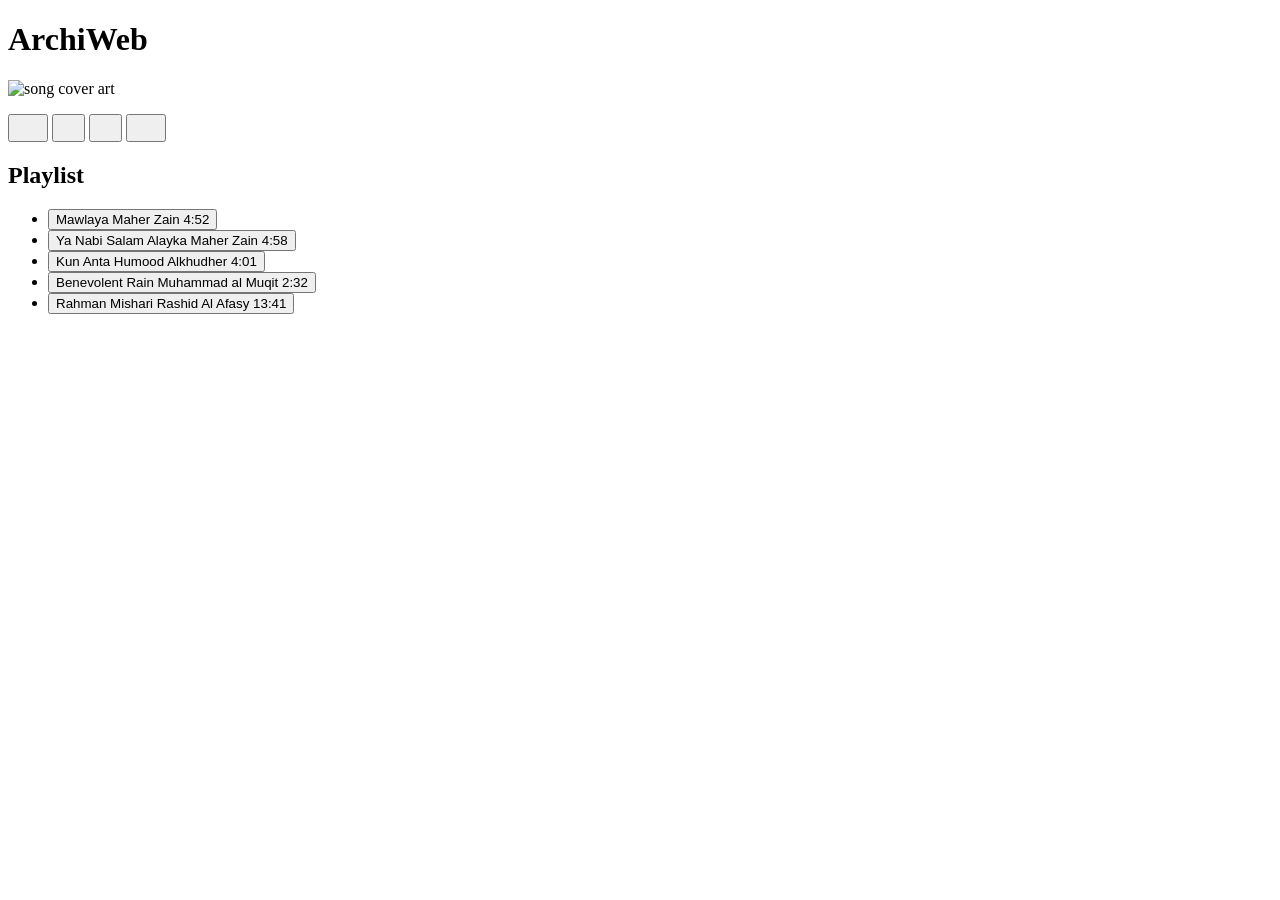
==== index.htm @ 0f49f7a5 "Rename musicplayer.htm to index.htm" ====
<!DOCTYPE html>
<html lang="en">

<head>
  <meta charset="UTF-8" />
  <meta name="viewport" content="width=device-width, initial-scale=1.0" />
  <link href="https://fonts.googleapis.com/css2?family=Roboto+Mono&display=swap" rel="stylesheet" />
  <link href="https://fonts.googleapis.com/css2?family=Lato&family=Roboto+Mono&display=swap" rel="stylesheet" />
  <link rel="stylesheet" href="musicplayer.css" />
  <title>
    Build a Music Player App
  </title>
</head>

<body>
  <div class="container">
    <div class="player">
      <div class="player-bar">
        <div class="parallel-lines">
          <div></div>
          <div></div>
        </div>
        <h1 class="fcc-title">ArchiWeb</h1>
        <div class="parallel-lines">
          <div></div>
          <div></div>
        </div>
      </div>
      <div class="player-content">
        <div id="player-album-art">
          <img src="ARchiweb.png"
            alt="song cover art" />
        </div>
        <div class="player-display">
          <div class="player-display-song-artist">
            <p id="player-song-title"></p>
            <p id="player-song-artist"></p>
          </div>
          <div class="player-buttons">
            <button id="previous" class="previous" aria-label="Previous">
              <svg width="24" height="19" viewBox="0 0 24 19" fill="none" xmlns="http://www.w3.org/2000/svg">
                <path d="M23.2248 0L7.03964 9.5L23.2248 19L23.2248 0Z" />
                <rect width="4.63633" height="18.5453" transform="matrix(-1 0 0 1 4.63633 0)" />
              </svg>
            </button>
            <button id="play" class="play" aria-label="Play">
              <svg width="17" height="19" viewBox="0 0 17 19" fill="none" xmlns="http://www.w3.org/2000/svg">
                <path d="M0 0L16.1852 9.5L1.88952e-07 19L0 0Z" />
              </svg>
            </button>
            <button id="pause" class="pause" aria-label="Pause">
              <svg width="17" height="19" viewBox="0 0 17 19" fill="none" xmlns="http://www.w3.org/2000/svg">
                <path d="M0 6.54013e-07H4.75V19H0V6.54013e-07Z" />
                <path d="M11.4 0H16.15V19H11.4V0Z" />
              </svg>
            </button>
            <button id="next" class="next" aria-label="Next">
              <svg width="24" height="19" viewBox="0 0 24 19" fill="none" xmlns="http://www.w3.org/2000/svg">
                <path d="M0 0L16.1852 9.5L1.88952e-07 19L0 0Z" />
                <rect x="18.5885" width="4.63633" height="18.5453" />
              </svg>
            </button>
          </div>
        </div>
      </div>
    </div>
    <div class="playlist">
      <div class="playlist-bar">
        <div class="parallel-lines">
          <div></div>
          <div></div>
        </div>
        <h2 class="playlist-title" id="playlist">Playlist</h2>
        <div class="parallel-lines">
          <div></div>
          <div></div>
        </div>
      </div>
      
<ul id="playlist-songs">
  <li id="song-0" class="playlist-song">
    <button class="playlist-song-info">
      <span class="playlist-song-title">Mawlaya</span>
      <span class="playlist-song-artist">Maher Zain</span>
      <span class="playlist-song-duration">4:52</span>
    </button>
  </li>

  <li id="song-1" class="playlist-song">
    <button class="playlist-song-info">
      <span class="playlist-song-title">Ya Nabi Salam Alayka</span>
      <span class="playlist-song-artist">Maher Zain</span>
      <span class="playlist-song-duration">4:58</span>
    </button>
  </li>

  <li id="song-2" class="playlist-song">
    <button class="playlist-song-info">
      <span class="playlist-song-title">Kun Anta</span>
      <span class="playlist-song-artist">Humood Alkhudher</span>
      <span class="playlist-song-duration">4:01</span>
    </button>
  </li>

  <li id="song-3" class="playlist-song">
    <button class="playlist-song-info">
      <span class="playlist-song-title">Benevolent Rain</span>
      <span class="playlist-song-artist">Muhammad al Muqit</span>
      <span class="playlist-song-duration">2:32</span>
    </button>
  </li>

  <li id="song-4" class="playlist-song">
    <button class="playlist-song-info">
      <span class="playlist-song-title">Rahman</span>
      <span class="playlist-song-artist">Mishari Rashid Al Afasy</span>
      <span class="playlist-song-duration">13:41</span>
    </button>
  </li>
</ul>

    </div>
  </div>
  <script src="musicplayer.js"></script>
</body>

</html>
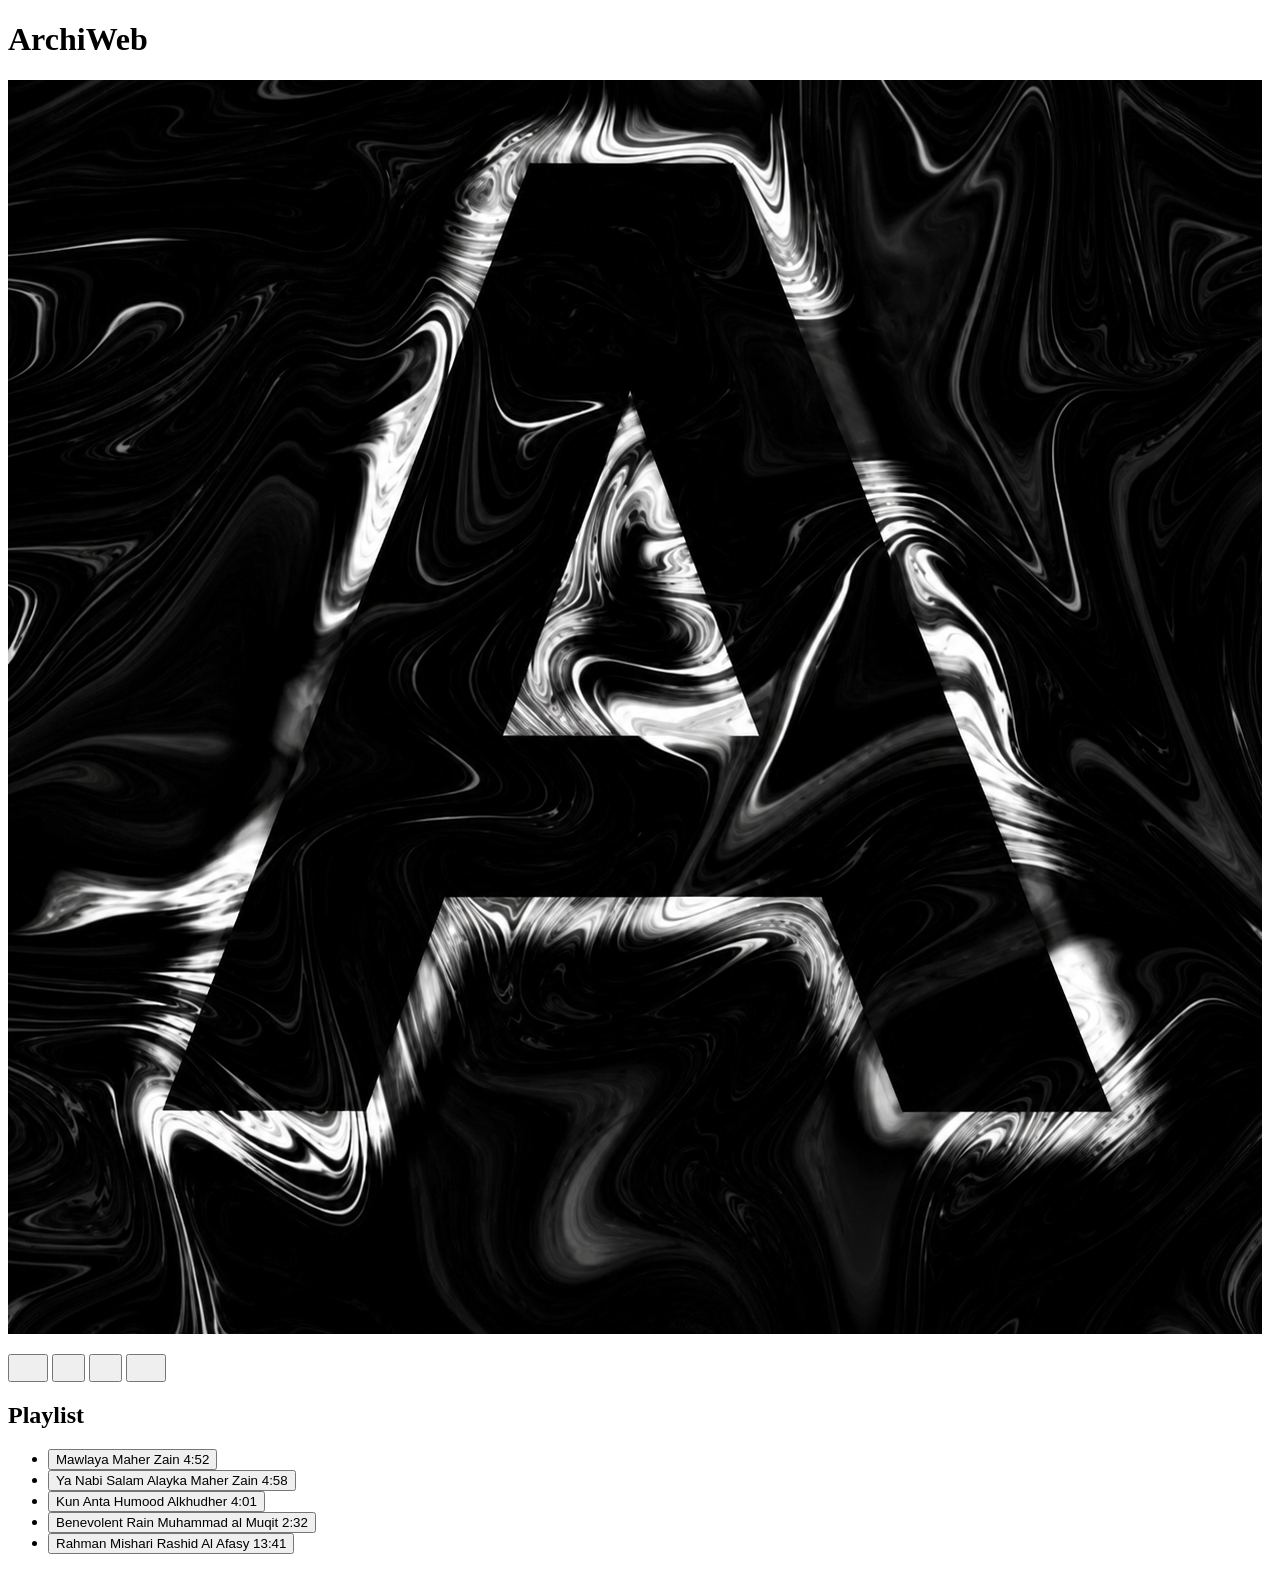
==== commit f123d1f8: "Update index.htm" ====
--- a/index.htm
+++ b/index.htm
@@ -28,7 +28,7 @@
       </div>
       <div class="player-content">
         <div id="player-album-art">
-          <img src="ARchiweb.png"
+          <img src="./ARchiweb.png"
             alt="song cover art" />
         </div>
         <div class="player-display">
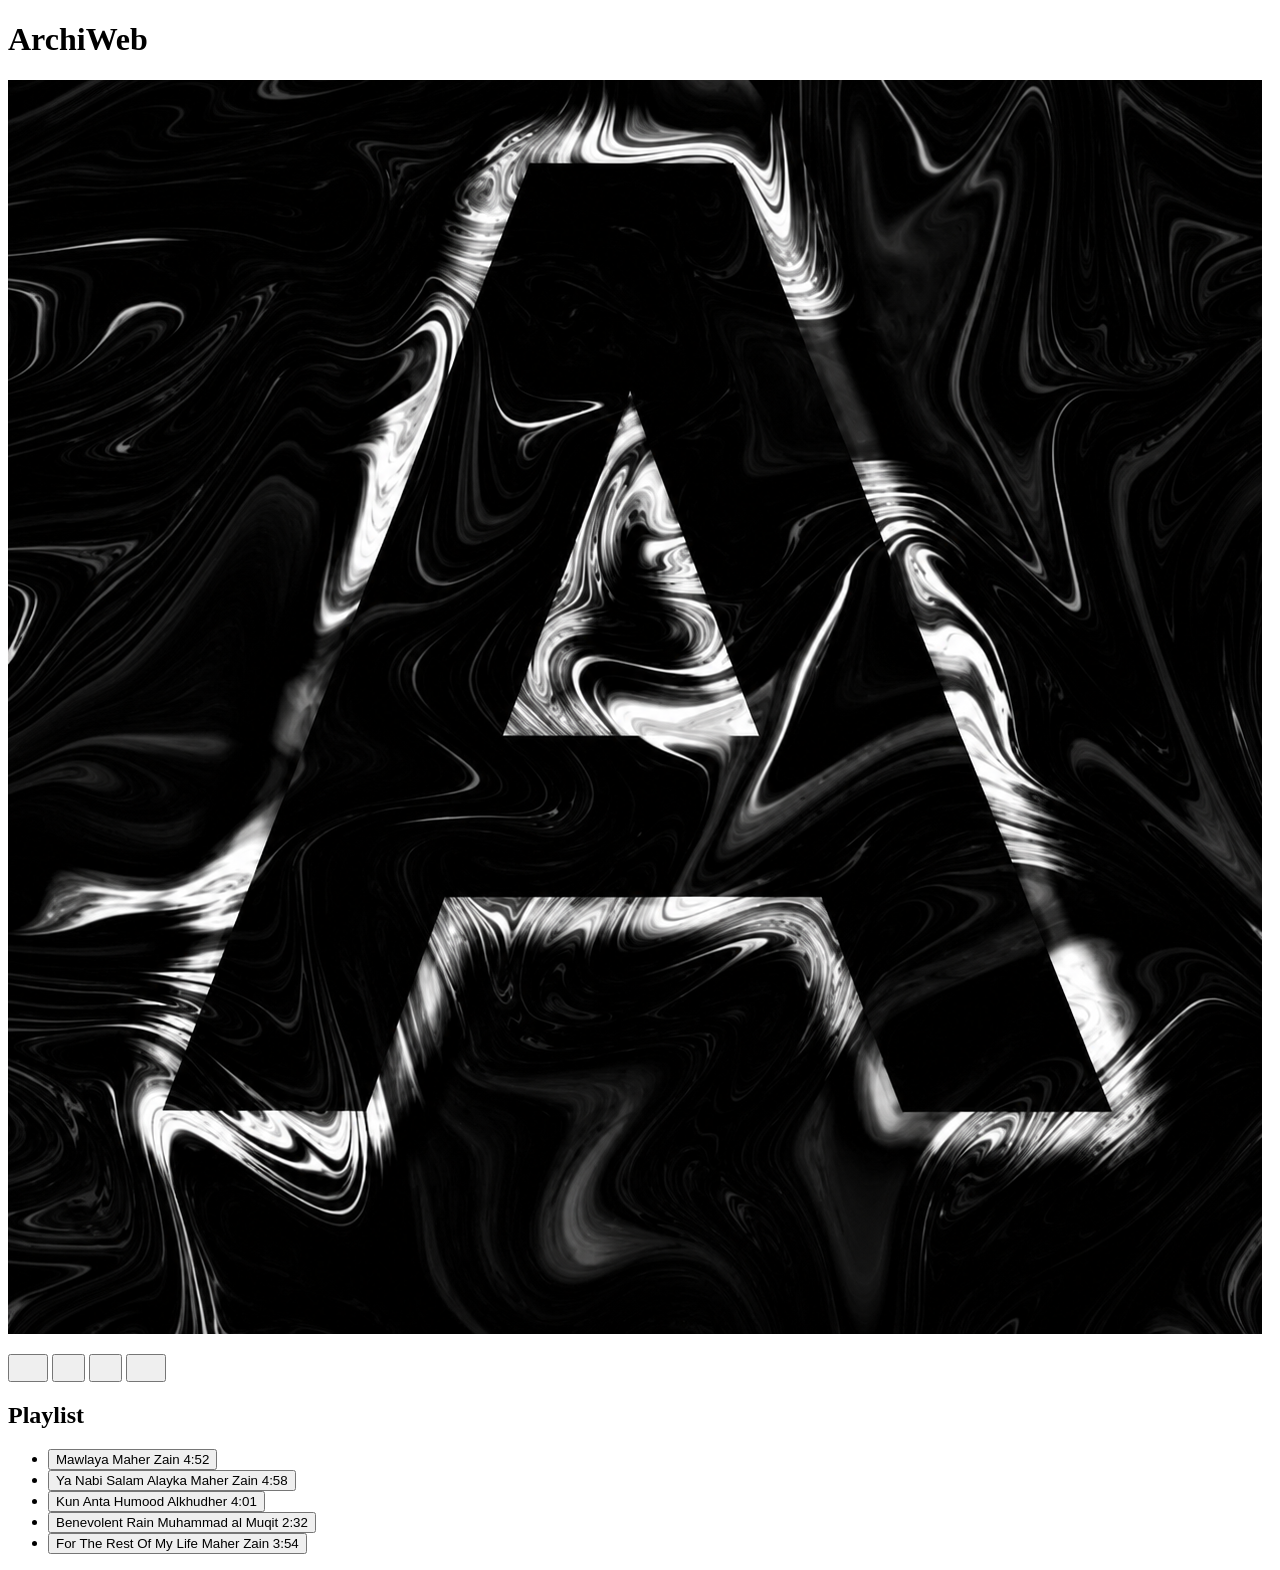
==== commit 861f2161: "Update index.htm" ====
--- a/index.htm
+++ b/index.htm
@@ -3,6 +3,7 @@
 
 <head>
   <meta charset="UTF-8" />
+  <meta name="author" content="Archiweb">
   <meta name="viewport" content="width=device-width, initial-scale=1.0" />
   <link href="https://fonts.googleapis.com/css2?family=Roboto+Mono&display=swap" rel="stylesheet" />
   <link href="https://fonts.googleapis.com/css2?family=Lato&family=Roboto+Mono&display=swap" rel="stylesheet" />
@@ -112,9 +113,9 @@
 
   <li id="song-4" class="playlist-song">
     <button class="playlist-song-info">
-      <span class="playlist-song-title">Rahman</span>
-      <span class="playlist-song-artist">Mishari Rashid Al Afasy</span>
-      <span class="playlist-song-duration">13:41</span>
+       <span class="playlist-song-title">For The Rest Of My Life</span>
+      <span class="playlist-song-artist">Maher Zain</span>
+      <span class="playlist-song-duration">3:54</span>
     </button>
   </li>
 </ul>
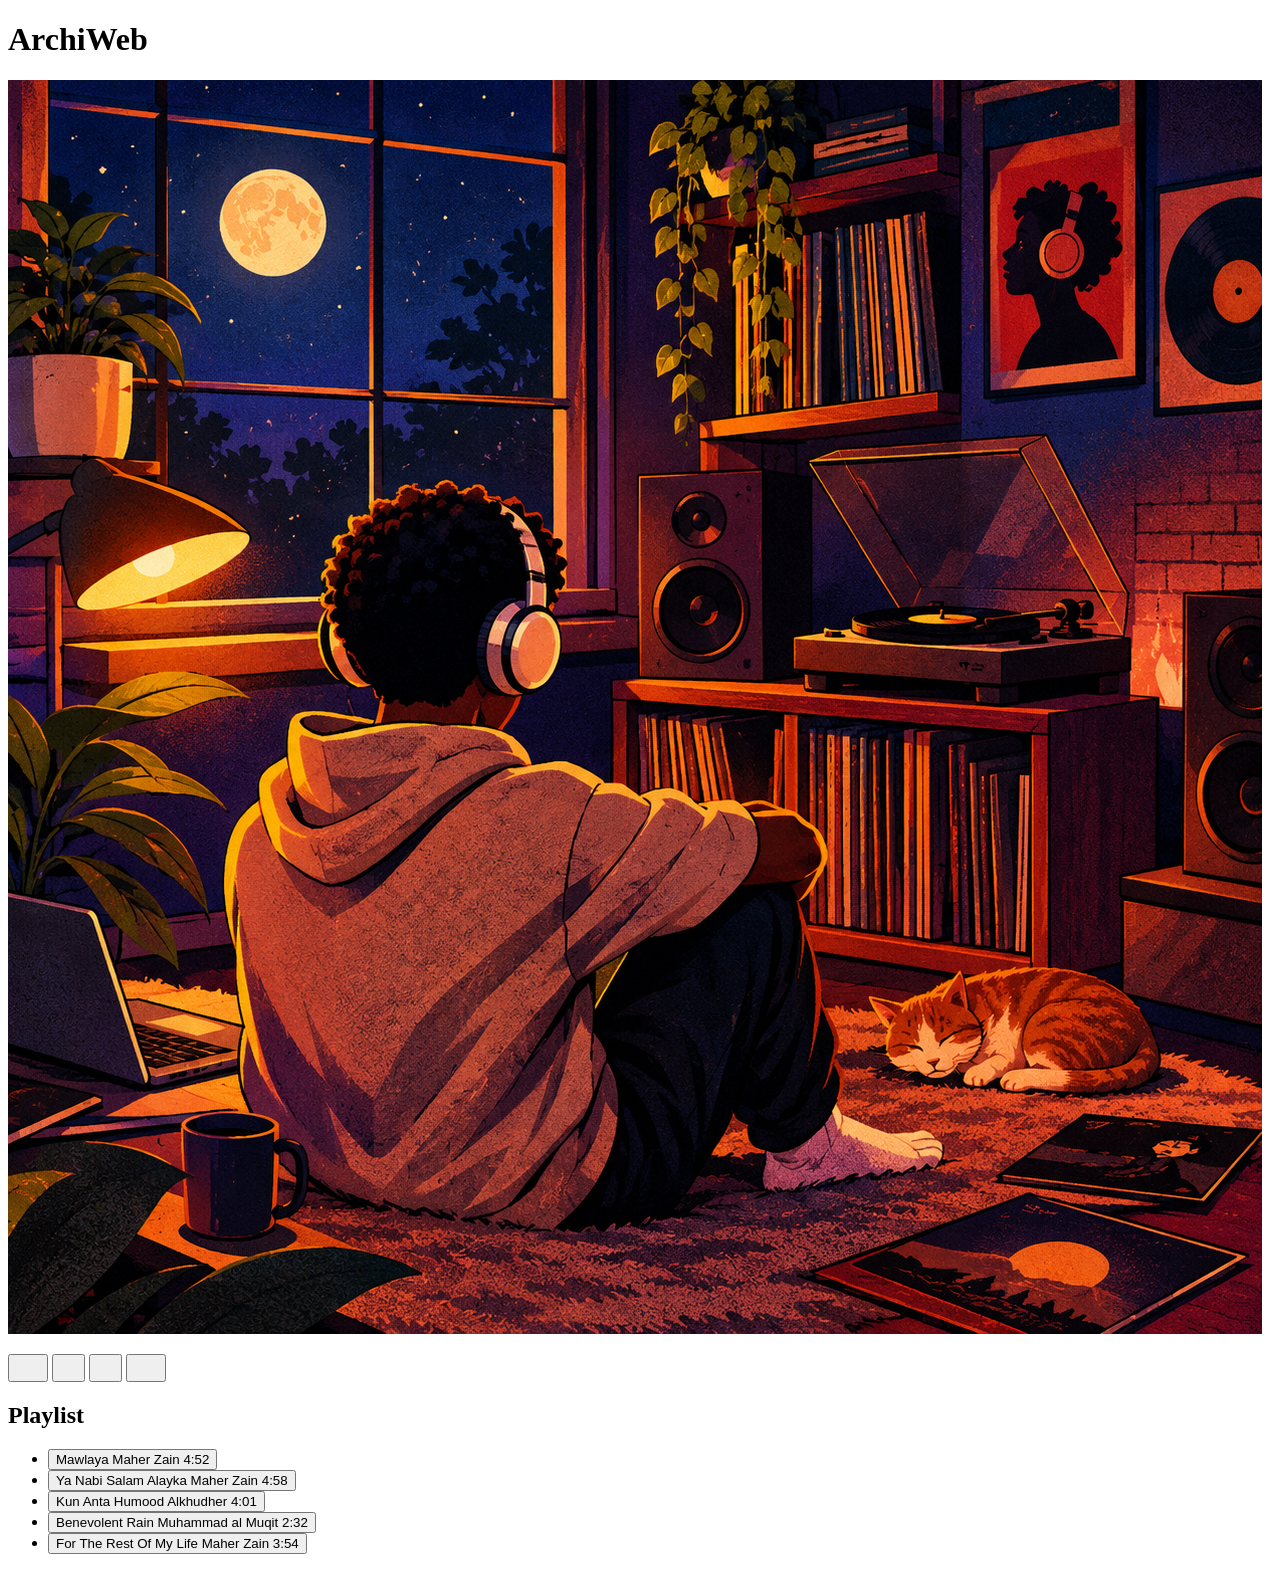
==== commit 12784a1c: "Change album art image source Updated the album art image source from './ARchiweb.png' to './music.p" ====
--- a/index.htm
+++ b/index.htm
@@ -29,7 +29,7 @@
       </div>
       <div class="player-content">
         <div id="player-album-art">
-          <img src="./ARchiweb.png"
+          <img src="./music.png"
             alt="song cover art" />
         </div>
         <div class="player-display">
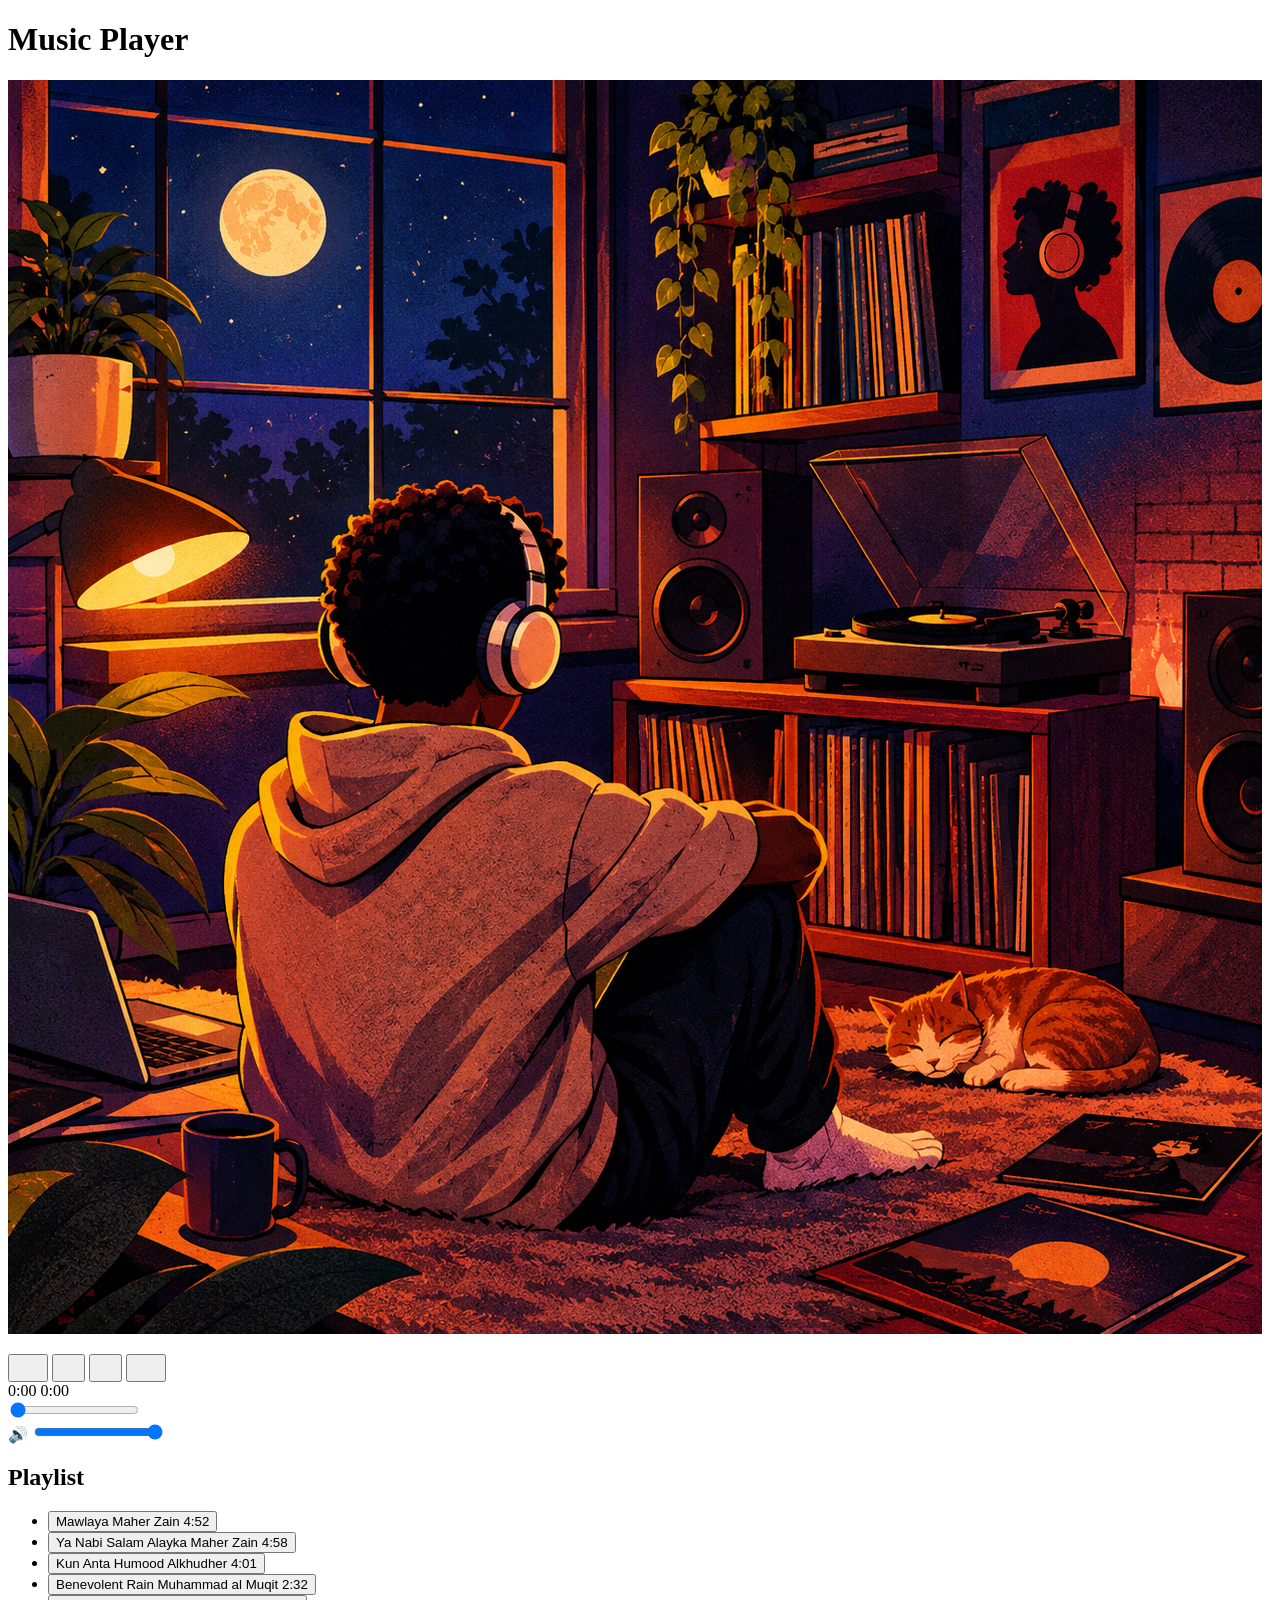
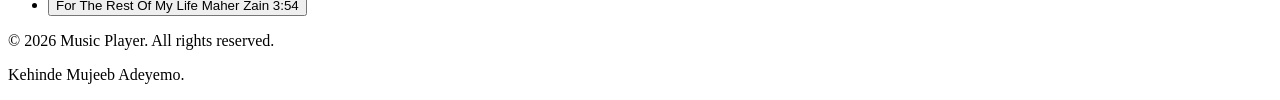
==== commit 083dbe51: "Modify author and add footer to index.htm Updated author name and added footer with copyright inform" ====
--- a/index.htm
+++ b/index.htm
@@ -1,16 +1,13 @@
 <!DOCTYPE html>
 <html lang="en">
-
 <head>
   <meta charset="UTF-8" />
-  <meta name="author" content="Archiweb">
+  <meta name="author" content="Kehinde Mujeeb Adeyemo">
   <meta name="viewport" content="width=device-width, initial-scale=1.0" />
   <link href="https://fonts.googleapis.com/css2?family=Roboto+Mono&display=swap" rel="stylesheet" />
   <link href="https://fonts.googleapis.com/css2?family=Lato&family=Roboto+Mono&display=swap" rel="stylesheet" />
   <link rel="stylesheet" href="musicplayer.css" />
-  <title>
-    Build a Music Player App
-  </title>
+  <title>Build a Music Player App</title>
 </head>
 
 <body>
@@ -21,7 +18,7 @@
           <div></div>
           <div></div>
         </div>
-        <h1 class="fcc-title">ArchiWeb</h1>
+        <h1 class="fcc-title">Music Player</h1>
         <div class="parallel-lines">
           <div></div>
           <div></div>
@@ -29,8 +26,7 @@
       </div>
       <div class="player-content">
         <div id="player-album-art">
-          <img src="./music.png"
-            alt="song cover art" />
+        <img src="music.png" alt="song cover art"/>
         </div>
         <div class="player-display">
           <div class="player-display-song-artist">
@@ -62,6 +58,22 @@
               </svg>
             </button>
           </div>
+          <!-- Playback Progress -->
+<div class="progress-container">
+  <div class="time-display">
+    <span id="current-time">0:00</span>
+    <span id="duration">0:00</span>
+  </div>
+
+  <input type="range" id="progress-bar" min="0" max="100" value="0" aria-label="Song progress" />
+</div>
+
+<!-- Volume Control -->
+<div class="volume-container">
+  <span>🔊</span>
+
+  <input type="range" id="volume-slider" min="0" max="100" value="100" aria-label="Volume control" />
+</div>
         </div>
       </div>
     </div>
@@ -113,7 +125,7 @@
 
   <li id="song-4" class="playlist-song">
     <button class="playlist-song-info">
-       <span class="playlist-song-title">For The Rest Of My Life</span>
+      <span class="playlist-song-title">For The Rest Of My Life</span>
       <span class="playlist-song-artist">Maher Zain</span>
       <span class="playlist-song-duration">3:54</span>
     </button>
@@ -122,7 +134,11 @@
 
     </div>
   </div>
+
   <script src="musicplayer.js"></script>
+
+  <footer>&copy; 2026 Music Player. All rights reserved.
+    <p>Kehinde Mujeeb Adeyemo.</p>
+  </footer>
 </body>
-
 </html>
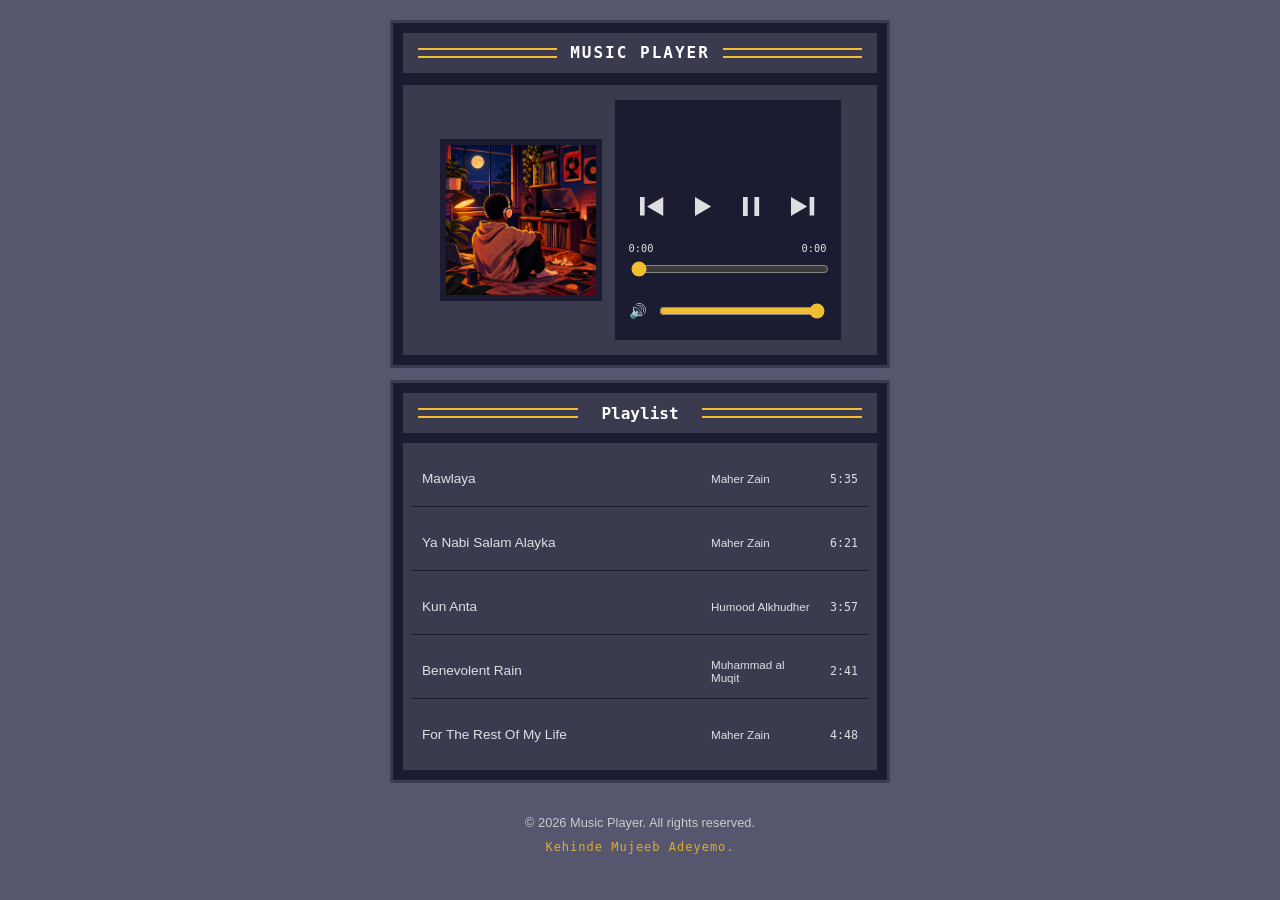
==== commit f4586c84: "Update index.htm" ====
--- a/index.htm
+++ b/index.htm
@@ -95,7 +95,7 @@
     <button class="playlist-song-info">
       <span class="playlist-song-title">Mawlaya</span>
       <span class="playlist-song-artist">Maher Zain</span>
-      <span class="playlist-song-duration">4:52</span>
+      <span class="playlist-song-duration">5:35</span>
     </button>
   </li>
 
@@ -103,7 +103,7 @@
     <button class="playlist-song-info">
       <span class="playlist-song-title">Ya Nabi Salam Alayka</span>
       <span class="playlist-song-artist">Maher Zain</span>
-      <span class="playlist-song-duration">4:58</span>
+      <span class="playlist-song-duration">6:21</span>
     </button>
   </li>
 
@@ -111,7 +111,7 @@
     <button class="playlist-song-info">
       <span class="playlist-song-title">Kun Anta</span>
       <span class="playlist-song-artist">Humood Alkhudher</span>
-      <span class="playlist-song-duration">4:01</span>
+      <span class="playlist-song-duration">3:57</span>
     </button>
   </li>
 
@@ -119,7 +119,7 @@
     <button class="playlist-song-info">
       <span class="playlist-song-title">Benevolent Rain</span>
       <span class="playlist-song-artist">Muhammad al Muqit</span>
-      <span class="playlist-song-duration">2:32</span>
+      <span class="playlist-song-duration">2:41</span>
     </button>
   </li>
 
@@ -127,7 +127,7 @@
     <button class="playlist-song-info">
       <span class="playlist-song-title">For The Rest Of My Life</span>
       <span class="playlist-song-artist">Maher Zain</span>
-      <span class="playlist-song-duration">3:54</span>
+      <span class="playlist-song-duration">4:48</span>
     </button>
   </li>
 </ul>
--- a/musicplayer.css
+++ b/musicplayer.css
@@ -0,0 +1,520 @@
+:root {
+    /* Colors */
+    --primary-color: #dfdfe2;
+    --secondary-color: #ffffff;
+    --app-background-color: #56566e;
+    --background-color: #1b1b32;
+    --foreground-color: #3b3b4f;
+    --highlight-color: #f1be32;
+
+    /* Font sizes */
+    --root-font-size: 16px;
+    font-size: var(--root-font-size);
+
+    /* Font families */
+    --font-headline: "Roboto Mono", monospace;
+    --font-family: "Lato", sans-serif;
+}
+
+/* General styles */
+*,
+*::before,
+*::after {
+    box-sizing: border-box;
+}
+
+body {
+    margin: 0;
+    padding: 20px 10px;
+    background-color: var(--app-background-color);
+    color: var(--primary-color);
+    font-family: var(--font-family);
+}
+
+h1 {
+    font-size: 1.125rem;
+    line-height: 1.4;
+}
+
+h2 {
+    font-size: var(--root-font-size);
+}
+
+ul {
+    margin: 0;
+    padding: 0;
+}
+
+/* Main container */
+.container {
+    width: 100%;
+    display: flex;
+    flex-direction: column;
+    justify-content: center;
+    align-items: center;
+    row-gap: 12px;
+}
+
+/* Player and playlist containers */
+.player,
+.playlist {
+    width: 500px;
+    max-width: 100%;
+    background-color: var(--background-color);
+    border: 3px solid var(--foreground-color);
+}
+
+/* Music player */
+.player {
+    height: auto;
+    min-height: 0;
+    padding: 10px;
+    display: flex;
+    flex-direction: column;
+    align-items: center;
+    row-gap: 12px;
+}
+
+/* Header bars */
+.player-bar,
+.playlist-bar {
+    display: flex;
+    justify-content: space-between;
+    align-items: center;
+    padding: 5px 10px;
+    width: 100%;
+    min-height: 40px;
+    background-color: var(--foreground-color);
+    gap: 8px;
+}
+
+.parallel-lines {
+    display: flex;
+    flex-wrap: wrap;
+    row-gap: 6px;
+    padding: 0 5px;
+    flex: 1;
+}
+
+.parallel-lines > div {
+    height: 2px;
+    width: 100%;
+    min-width: 20px;
+    background-color: var(--highlight-color);
+}
+
+/* Music player title */
+.fcc-title {
+    font-family: var(--font-headline);
+    font-size: 1rem;
+    font-weight: 700;
+    color: var(--secondary-color);
+    text-transform: uppercase;
+    letter-spacing: 2px;
+    text-align: center;
+    white-space: nowrap;
+    margin: 0;
+}
+
+.playlist-title {
+    color: var(--secondary-color);
+    margin: 0 10px;
+    font-family: var(--font-headline);
+    white-space: nowrap;
+}
+
+/* Player content */
+.player-content {
+    position: relative;
+    display: flex;
+    align-items: center;
+    justify-content: center;
+    gap: 13px;
+    width: 100%;
+    min-height: 270px;
+    padding: 10px;
+    background-color: var(--foreground-color);
+}
+
+/* Album art */
+#player-album-art {
+    background-color: var(--secondary-color);
+    border: 6px solid var(--background-color);
+    flex-shrink: 0;
+}
+
+#player-album-art img {
+    display: block;
+    width: 150px;
+    height: 150px;
+    object-fit: cover;
+}
+
+/* Player display */
+.player-display {
+    display: flex;
+    flex-direction: column;
+    justify-content: space-around;
+    row-gap: 12px;
+    padding: 14px;
+    background-color: var(--background-color);
+    min-height: 240px;
+    width: 226px;
+    min-width: 0;
+}
+
+.player-display-song-artist {
+    min-height: 55px;
+}
+
+#player-song-title,
+#player-song-artist {
+    margin: 0;
+}
+
+#player-song-title {
+    font-size: 1.125rem;
+    overflow-wrap: anywhere;
+}
+
+#player-song-artist {
+    color: var(--highlight-color);
+    font-size: 0.75rem;
+    margin-top: 5px;
+}
+
+/* Player buttons */
+.player-buttons {
+    display: flex;
+    justify-content: space-around;
+    align-items: center;
+    gap: 8px;
+}
+
+.player-buttons svg {
+    fill: var(--primary-color);
+}
+
+.playing > svg {
+    fill: var(--highlight-color);
+}
+
+button {
+    background: transparent;
+    border: none;
+    color: var(--primary-color);
+    cursor: pointer;
+    font-size: var(--root-font-size);
+    text-align: center;
+}
+
+button:focus,
+.playlist-song:focus {
+    outline: 2px dashed var(--highlight-color);
+    outline-offset: 3px;
+}
+
+/* Playback progress */
+.progress-container {
+    width: 100%;
+    display: flex;
+    flex-direction: column;
+    gap: 5px;
+}
+
+.time-display {
+    display: flex;
+    justify-content: space-between;
+    font-family: var(--font-headline);
+    font-size: 0.65rem;
+    color: var(--primary-color);
+}
+
+#progress-bar,
+#volume-slider {
+    width: 100%;
+    cursor: pointer;
+    accent-color: var(--highlight-color);
+}
+
+/* Volume control */
+.volume-container {
+    display: flex;
+    align-items: center;
+    gap: 10px;
+    width: 100%;
+}
+
+.volume-container span {
+    font-size: 0.9rem;
+    color: var(--primary-color);
+}
+
+/* Playlist */
+.playlist {
+    height: auto;
+    padding: 10px;
+    display: flex;
+    flex-direction: column;
+    align-items: center;
+    row-gap: 10px;
+}
+
+#playlist-songs {
+    width: 100%;
+    min-height: 100px;
+    background-color: var(--foreground-color);
+    display: flex;
+    flex-direction: column;
+    row-gap: 8px;
+    padding: 8px 9px;
+    list-style: none;
+}
+
+.playlist-song {
+    display: flex;
+    min-height: 55px;
+    justify-content: space-between;
+    align-items: center;
+    padding: 5px;
+}
+
+.playlist li:not(:last-child) {
+    border-bottom: 1px solid var(--background-color);
+}
+
+.playlist-song-info {
+    width: 100%;
+    min-height: 45px;
+    display: flex;
+    flex-direction: row;
+    align-items: center;
+    justify-content: space-between;
+    gap: 7px;
+    padding: 5px;
+    font-family: var(--font-family);
+}
+
+.playlist-song-title {
+    font-size: 0.85rem;
+    flex: 1;
+    text-align: left;
+}
+
+.playlist-song-artist {
+    font-size: 0.725rem;
+    width: 100px;
+    text-align: left;
+}
+
+.playlist-song-duration {
+    font-size: 0.725rem;
+    font-family: var(--font-headline);
+    width: 40px;
+    text-align: right;
+    flex-shrink: 0;
+}
+
+[aria-current="true"] {
+    background-color: var(--background-color);
+}
+
+.playlist-song[aria-current="true"] .playlist-song-title,
+.playlist-song[aria-current="true"] .playlist-song-artist {
+    color: var(--highlight-color);
+}
+
+/* Playlist delete button */
+.playlist-song-delete {
+    padding: 0;
+    width: 20px;
+    height: 20px;
+    fill: var(--foreground-color);
+}
+
+.playlist-song-delete:hover circle,
+.playlist-song-delete:focus circle {
+    fill: #ff0000;
+}
+
+/* Footer */
+footer {
+    width: 100%;
+    margin-top: 15px;
+    padding: 15px 10px;
+    text-align: center;
+    font-family: var(--font-family);
+    font-size: 0.8rem;
+    color: var(--primary-color);
+    line-height: 1.6;
+    opacity: 0.85;
+}
+
+footer p {
+    margin: 5px 0 0;
+    font-family: var(--font-headline);
+    font-size: 0.75rem;
+    color: var(--highlight-color);
+    letter-spacing: 1px;
+}
+
+/* Responsive design */
+@media (max-width: 700px) {
+    body {
+        padding: 15px 10px;
+    }
+
+    .player,
+    .playlist {
+        width: 100%;
+        max-width: 400px;
+    }
+
+    /* Header */
+    .player-bar,
+    .playlist-bar {
+        min-height: 42px;
+        padding: 5px;
+    }
+
+    .fcc-title {
+        font-size: 0.85rem;
+        letter-spacing: 1.5px;
+    }
+
+    .playlist-title {
+        font-size: 0.85rem;
+    }
+
+    /* Player content */
+    .player-content {
+        display: block;
+        position: relative;
+        min-height: 350px;
+        padding: 0;
+        overflow: hidden;
+    }
+
+    /* Album art becomes the background */
+    #player-album-art {
+        position: absolute;
+        inset: 0;
+        width: 100%;
+        height: 100%;
+        border: none;
+        background-color: #000;
+        z-index: 0;
+    }
+
+    #player-album-art img {
+        width: 100%;
+        height: 100%;
+        object-fit: cover;
+        opacity: 0.45;
+    }
+
+    /* Player controls sit above the album art */
+    .player-display {
+        position: relative;
+        z-index: 1;
+        width: 100%;
+        min-height: 350px;
+        height: auto;
+        padding: 18px;
+        justify-content: space-around;
+        align-items: stretch;
+        text-align: center;
+        background-color: transparent;
+        row-gap: 14px;
+    }
+
+    .player-display-song-artist {
+        min-height: 55px;
+    }
+
+    .player-display-song-artist > p {
+        overflow-wrap: anywhere;
+    }
+
+    .player-buttons {
+        justify-content: center;
+        gap: 20px;
+    }
+
+    .time-display {
+        font-size: 0.7rem;
+    }
+
+    /* Playlist */
+    #playlist-songs {
+        width: 100%;
+        height: 280px;
+        overflow-y: auto;
+        overflow-x: hidden;
+        padding: 5px 6px;
+        scrollbar-color: var(--background-color) var(--secondary-color);
+        scrollbar-width: thin;
+    }
+
+    #playlist-songs::-webkit-scrollbar {
+        width: 5px;
+    }
+
+    #playlist-songs::-webkit-scrollbar-track {
+        background: var(--background-color);
+    }
+
+    #playlist-songs::-webkit-scrollbar-thumb {
+        background: var(--secondary-color);
+    }
+
+    .playlist-song {
+        min-height: 55px;
+    }
+
+    .playlist-song-info {
+        gap: 5px;
+    }
+
+    .playlist-song-title {
+        font-size: 0.8rem;
+    }
+
+    .playlist-song-artist {
+        width: 75px;
+        font-size: 0.65rem;
+    }
+
+    .playlist-song-duration {
+        width: 35px;
+        font-size: 0.65rem;
+    }
+
+    footer {
+        margin-top: 10px;
+    }
+}
+
+/* Extra-small screens */
+@media (max-width: 350px) {
+    .fcc-title {
+        font-size: 0.75rem;
+        letter-spacing: 1px;
+    }
+
+    .parallel-lines > div {
+        min-width: 12px;
+    }
+
+    .player-display {
+        padding: 14px;
+    }
+
+    .playlist-song-artist {
+        width: 65px;
+    }
+
+    .playlist-song-title {
+        font-size: 0.75rem;
+    }
+}
